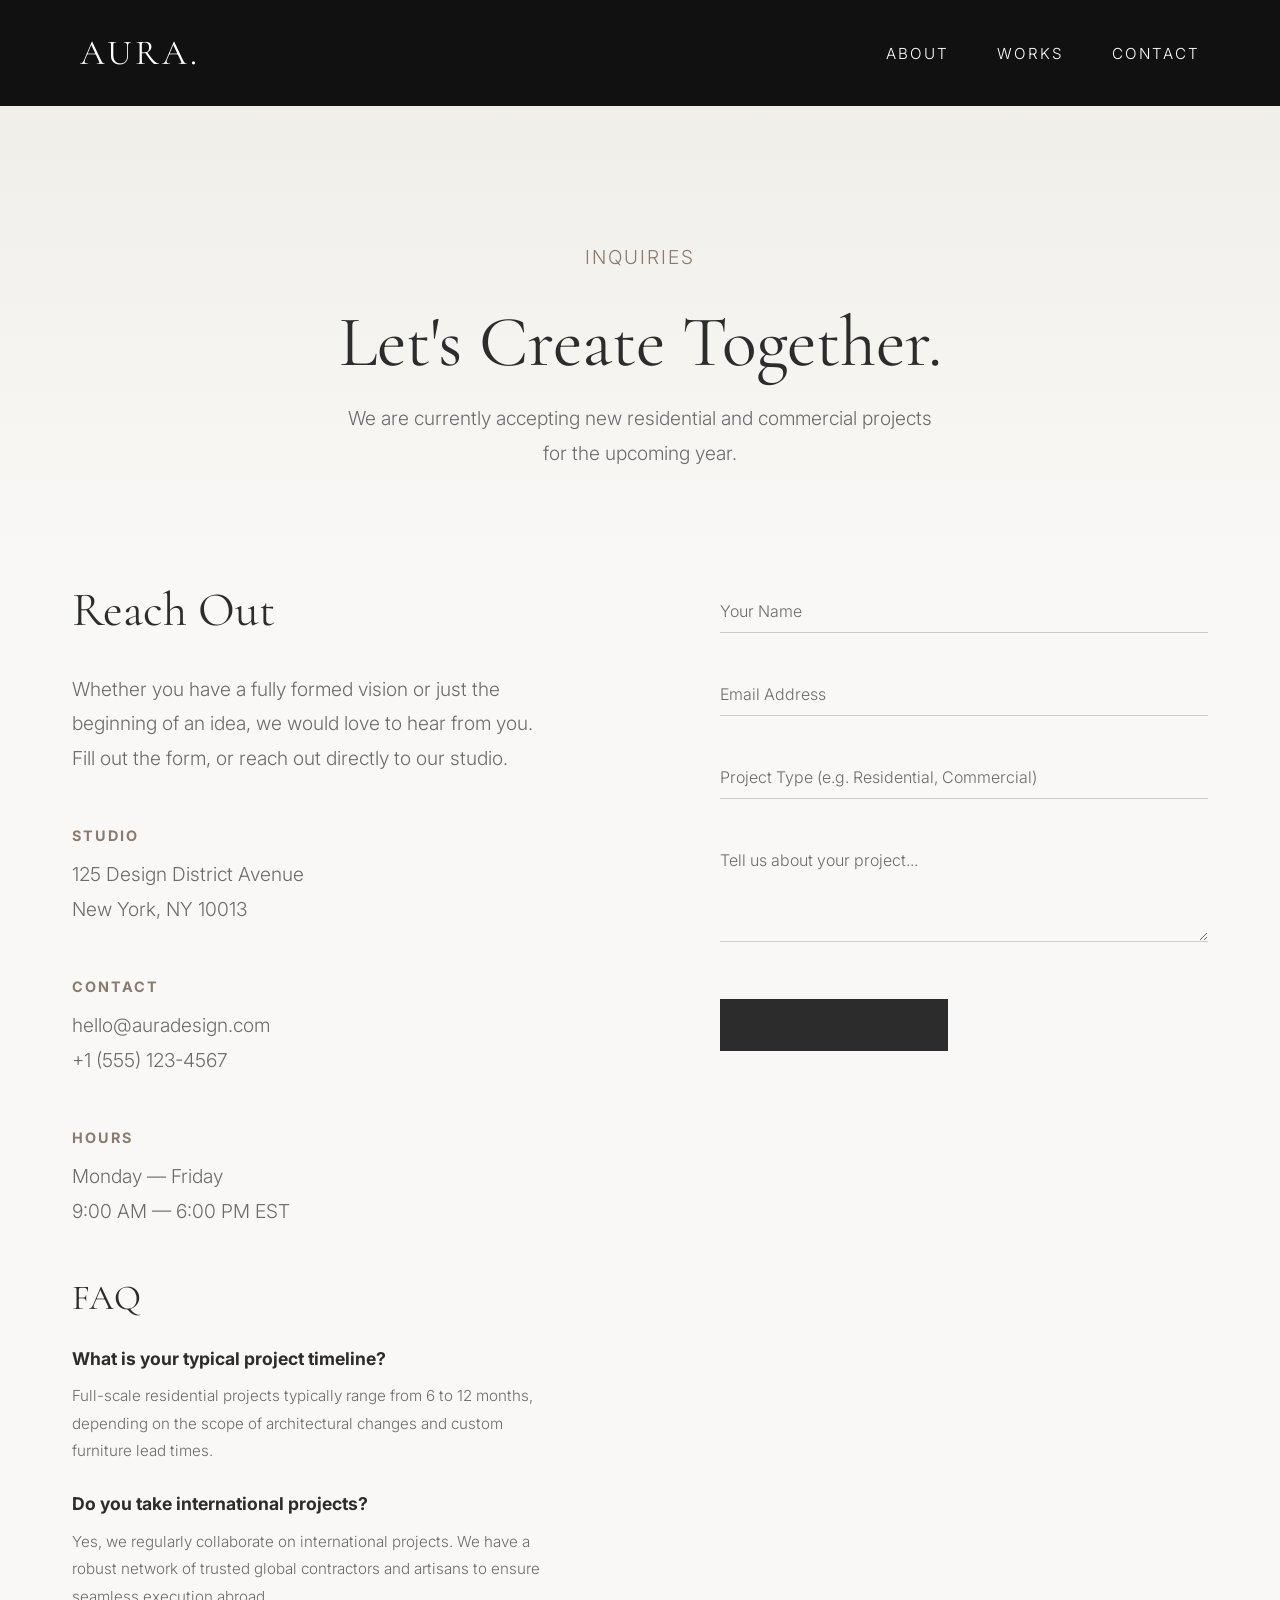
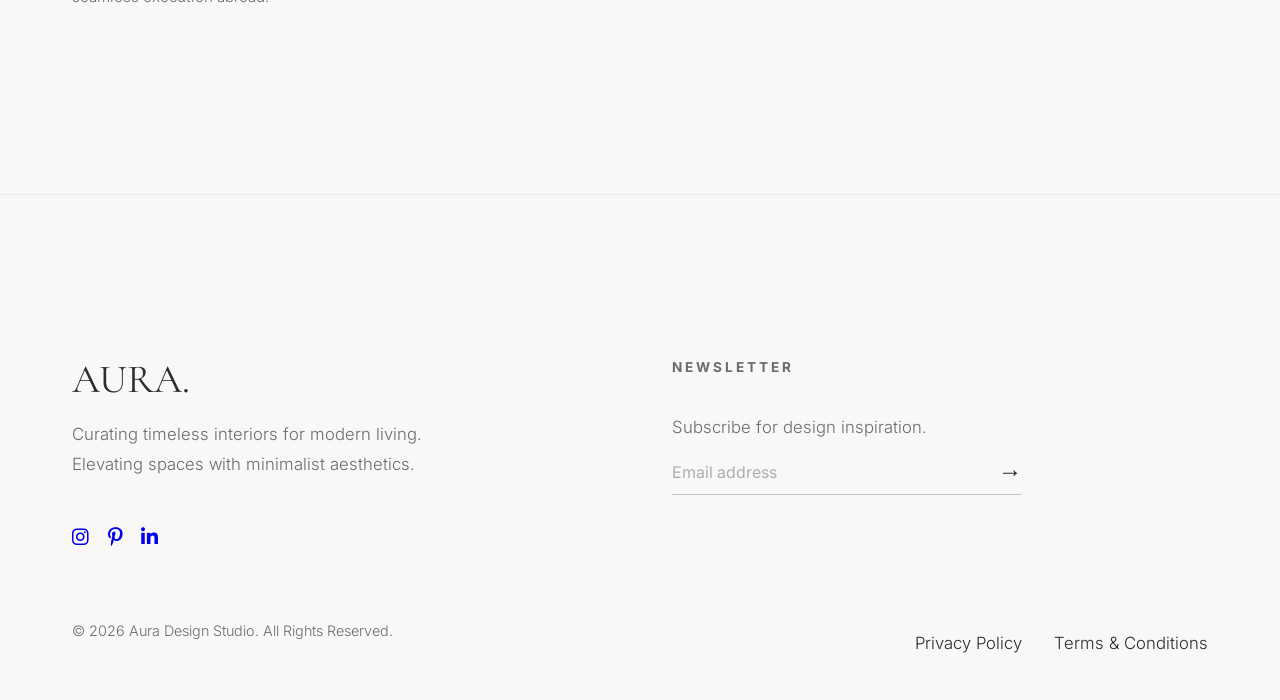
==== contact.html @ 4ef39092 "Initial commit" ====
<!DOCTYPE html>
<html lang="en">
<head>
    <meta charset="UTF-8">
    <meta name="viewport" content="width=device-width, initial-scale=1.0">
    <title>Aura | Contact</title>
    <link rel="preconnect" href="https://fonts.googleapis.com">
    <link rel="preconnect" href="https://fonts.gstatic.com" crossorigin>
    <link href="https://fonts.googleapis.com/css2?family=Cormorant+Garamond:ital,wght@0,300;0,400;0,600;1,400&family=Inter:wght@300;400;500&display=swap" rel="stylesheet">
    <link rel="stylesheet" href="https://cdnjs.cloudflare.com/ajax/libs/font-awesome/6.4.0/css/all.min.css">
    <link rel="stylesheet" href="slider-style-v2.css">
</head>
<body>
    <nav class="navbar solid">
        <a href="index.html" class="logo" style="text-decoration: none; color: inherit;">AURA.</a>
        <ul class="nav-links">
            <li><a href="about.html">About</a></li>
            <li><a href="portfolio.html">Works</a></li>
            <li><a href="contact.html">Contact</a></li>
        </ul>
    </nav>

    <div class="page-header">
        <div class="container fade-in-up visible">
            <p class="subtitle">Inquiries</p>
            <h1>Let's Create Together.</h1>
            <p style="max-width: 600px; margin: 0 auto; color: var(--text-muted); font-size: 1.2rem;">We are currently accepting new residential and commercial projects for the upcoming year.</p>
        </div>
    </div>

    <section class="section-padding" style="padding-top: var(--spacing-md);">
        <div class="container scroll-reveal">
            <div class="contact-grid">
                <div class="contact-info">
                    <h2>Reach Out</h2>
                    <p>Whether you have a fully formed vision or just the beginning of an idea, we would love to hear from you. Fill out the form, or reach out directly to our studio.</p>
                    
                    <div class="contact-details">
                        <h4>Studio</h4>
                        <p>125 Design District Avenue<br>New York, NY 10013</p>
                    </div>
                    
                    <div class="contact-details">
                        <h4>Contact</h4>
                        <p>hello@auradesign.com<br>+1 (555) 123-4567</p>
                    </div>
                    
                    <div class="contact-details">
                        <h4>Hours</h4>
                        <p>Monday — Friday<br>9:00 AM — 6:00 PM EST</p>
                    </div>

                    <div style="margin-top: 3rem;">
                        <h3 style="font-family: var(--font-heading); font-size: 2.2rem; margin-bottom: 1.5rem;">FAQ</h3>
                        <div style="margin-bottom: 1.5rem;">
                            <h4 style="font-size: 1.1rem; margin-bottom: 0.5rem;">What is your typical project timeline?</h4>
                            <p style="color: var(--text-muted); font-size: 0.95rem;">Full-scale residential projects typically range from 6 to 12 months, depending on the scope of architectural changes and custom furniture lead times.</p>
                        </div>
                        <div style="margin-bottom: 1.5rem;">
                            <h4 style="font-size: 1.1rem; margin-bottom: 0.5rem;">Do you take international projects?</h4>
                            <p style="color: var(--text-muted); font-size: 0.95rem;">Yes, we regularly collaborate on international projects. We have a robust network of trusted global contractors and artisans to ensure seamless execution abroad.</p>
                        </div>
                    </div>
                </div>

                <div class="contact-form-wrapper">
                    <form class="contact-form" onsubmit="event.preventDefault(); alert('Thanks for reaching out! We will get back to you soon.');">
                        <div class="form-group">
                            <input type="text" id="name" required>
                            <label for="name">Your Name</label>
                        </div>
                        <div class="form-group">
                            <input type="email" id="email" required>
                            <label for="email">Email Address</label>
                        </div>
                        <div class="form-group">
                            <input type="text" id="project" required>
                            <label for="project">Project Type (e.g. Residential, Commercial)</label>
                        </div>
                        <div class="form-group" style="margin-bottom: 3rem;">
                            <textarea id="message" rows="4" required></textarea>
                            <label for="message">Tell us about your project...</label>
                        </div>
                        <button type="submit" class="btn btn-dark">Send Inquiry</button>
                    </form>
                </div>
            </div>
        </div>
    </section>

    <footer class="footer">
        <div class="container">
            <div class="footer-grid">
                <div class="footer-column large">
                    <h2 style="font-family: var(--font-heading); font-size: 2.5rem; margin-bottom: 1rem;">AURA.</h2>
                    <p style="font-size: 1.05rem; margin-bottom: 2.5rem; max-width: 350px; color: var(--text-muted);">Curating timeless interiors for modern living. Elevating spaces with minimalist aesthetics.</p>
                    
                    <div class="social-icons" style="display: flex; gap: 1.2rem; flex-direction: row; font-size: 1.2rem;">
                        <a href="#"><i class="fab fa-instagram"></i></a>
                        <a href="#"><i class="fab fa-pinterest-p"></i></a>
                        <a href="#"><i class="fab fa-linkedin-in"></i></a>
                    </div>
                </div>
                
                <div class="footer-column large">
                    <h4>Newsletter</h4>
                    <p style="font-size: 1.05rem; margin-bottom: 1rem; color: var(--text-muted);">Subscribe for design inspiration.</p>
                    <form class="newsletter-form" onsubmit="event.preventDefault(); alert('Subscribed!');" style="max-width: 350px;">
                        <input type="email" placeholder="Email address" required>
                        <button type="submit">&#8594;</button>
                    </form>
                </div>
            </div>
            
            <div class="footer-bottom">
                <p>&copy; 2026 Aura Design Studio. All Rights Reserved.</p>
                <div class="legal-links">
                    <a href="#">Privacy Policy</a>
                    <a href="#">Terms & Conditions</a>
                </div>
            </div>
        </div>
    </footer>

    <script src="slider-main.js"></script>
</body>
</html>
---- slider-style-v2.css ----
:root {
    --bg-color: #F9F8F6;
    --bg-secondary: #EFECE6;
    --text-main: #2C2C2C;
    --text-muted: #6B6B6B;
    --accent: #8A7B6E;
    
    --font-heading: 'Cormorant Garamond', serif;
    --font-body: 'Inter', sans-serif;
    
    --spacing-sm: 1rem;
    --spacing-md: 2rem;
    --spacing-lg: 5rem;
    --spacing-xl: 10rem;
    
    --transition-smooth: all 0.5s cubic-bezier(0.25, 1, 0.5, 1);
}

* {
    margin: 0;
    padding: 0;
    box-sizing: border-box;
}

body {
    background-color: var(--bg-color);
    color: var(--text-main);
    font-family: var(--font-body);
    font-weight: 300;
    line-height: 1.8;
    overflow-x: hidden;
}

h1, h2, h3, .logo {
    font-family: var(--font-heading);
    font-weight: 400;
    line-height: 1.2;
}

p {
    margin-bottom: 1.5rem;
}

.container {
    max-width: 1200px;
    margin: 0 auto;
    padding: 0 var(--spacing-md);
}

.section-padding {
    padding: var(--spacing-xl) 0;
}

.section-title {
    font-size: 3.5rem;
    margin-bottom: var(--spacing-lg);
    font-style: italic;
    color: var(--accent);
}

/* Navbar */
.navbar {
    display: flex;
    justify-content: space-between;
    align-items: center;
    padding: var(--spacing-md) var(--spacing-lg);
    position: fixed;
    width: 100%;
    top: 0;
    z-index: 100;
    transition: var(--transition-smooth);
    background: transparent;
    color: #fff;
    mix-blend-mode: difference;
}

.navbar.solid {
    background-color: #111;
    mix-blend-mode: normal;
}

.logo {
    font-size: 2.2rem;
    letter-spacing: 3px;
    text-transform: uppercase;
    transition: transform 0.3s ease;
}

.logo:hover {
    transform: scale(1.05);
}

.nav-links {
    display: flex;
    list-style: none;
    gap: 3rem;
}

.nav-links a {
    color: inherit;
    text-decoration: none;
    font-size: 0.95rem;
    text-transform: uppercase;
    letter-spacing: 2px;
    position: relative;
}

.nav-links a::after {
    content: '';
    position: absolute;
    width: 0;
    height: 1px;
    bottom: -5px;
    left: 0;
    background-color: currentColor;
    transition: width 0.3s ease;
}

.nav-links a:hover::after {
    width: 100%;
}

/* Hero Section */
.hero {
    height: 100vh;
    position: relative;
    overflow: hidden;
    background-color: #111;
}

.slider-container {
    width: 100%;
    height: 100%;
    position: relative;
}

.slide {
    position: absolute;
    top: 0;
    left: 0;
    width: 100%;
    height: 100%;
    opacity: 0;
    transition: opacity 1.2s cubic-bezier(0.4, 0, 0.2, 1);
}

.slide.active {
    opacity: 1;
    z-index: 1;
}

.slide img {
    width: 100%;
    height: 100%;
    object-fit: cover;
    filter: brightness(0.5) contrast(1.1);
    transform: scale(1.05);
    transition: transform 6s linear;
}

.slide.active img {
    transform: scale(1);
}

.slide-content {
    position: absolute;
    top: 50%;
    left: 50%;
    transform: translate(-50%, -50%);
    text-align: center;
    color: #fff;
    width: 90%;
    max-width: 900px;
}

.slide-content h1 {
    font-size: 6rem;
    margin-bottom: var(--spacing-sm);
    transform: translateY(30px);
    opacity: 0;
    transition: all 1s cubic-bezier(0.4, 0, 0.2, 1) 0.5s;
    text-shadow: 0 4px 20px rgba(0,0,0,0.3);
}

.slide-content p {
    font-size: 1.4rem;
    text-transform: uppercase;
    letter-spacing: 3px;
    margin-bottom: var(--spacing-md);
    transform: translateY(30px);
    opacity: 0;
    transition: all 1s cubic-bezier(0.4, 0, 0.2, 1) 0.7s;
    color: rgba(255, 255, 255, 0.9);
}

.btn {
    display: inline-block;
    padding: 16px 45px;
    border: 1px solid rgba(255, 255, 255, 0.7);
    color: #fff;
    text-decoration: none;
    text-transform: uppercase;
    letter-spacing: 2px;
    font-size: 0.9rem;
    transition: var(--transition-smooth);
    background: rgba(255, 255, 255, 0.05);
    backdrop-filter: blur(4px);
}

.btn:hover {
    background-color: #fff;
    color: var(--text-main);
    border-color: #fff;
}

.slide-content .btn {
    transform: translateY(30px);
    opacity: 0;
    transition: all 1s cubic-bezier(0.4, 0, 0.2, 1) 0.9s;
}

.slide.active .slide-content h1,
.slide.active .slide-content p,
.slide.active .slide-content .btn {
    transform: translateY(0);
    opacity: 1;
}

.slider-controls {
    position: absolute;
    top: 50%;
    width: 100%;
    display: flex;
    justify-content: space-between;
    padding: 0 var(--spacing-md);
    transform: translateY(-50%);
    z-index: 2;
    pointer-events: none;
}

.slider-controls button {
    pointer-events: auto;
    background: rgba(0,0,0,0.2);
    border: 1px solid rgba(255,255,255,0.2);
    border-radius: 50%;
    width: 60px;
    height: 60px;
    display: flex;
    align-items: center;
    justify-content: center;
    color: #fff;
    font-size: 1.5rem;
    cursor: pointer;
    transition: var(--transition-smooth);
    backdrop-filter: blur(4px);
}

.slider-controls button:hover {
    background: rgba(255,255,255,0.1);
    border-color: #fff;
    transform: scale(1.1);
}

/* Page Headers */
.page-header {
    padding: calc(var(--spacing-xl) * 1.5) 0 var(--spacing-lg) 0;
    background: linear-gradient(to bottom, var(--bg-secondary), var(--bg-color));
    text-align: center;
}

.page-header h1 {
    font-size: 4.5rem;
    color: var(--text-main);
    margin-bottom: 1rem;
}

.page-header .subtitle {
    font-size: 1.2rem;
    color: var(--accent);
    letter-spacing: 2px;
    text-transform: uppercase;
}

/* About Section */
.about-grid {
    display: grid;
    grid-template-columns: 1fr 1fr;
    gap: var(--spacing-lg);
    align-items: center;
}

.about-text h2 {
    font-size: 2.5rem;
    margin-bottom: 2rem;
    color: var(--accent);
}

.about-text p {
    font-size: 1.15rem;
    color: var(--text-muted);
}

.about-image {
    position: relative;
    padding: 2rem;
    overflow: hidden; /* Prevent scaling from breaking layout */
}

.about-image::before {
    content: '';
    position: absolute;
    top: 0;
    right: 0;
    width: 80%;
    height: 80%;
    border: 1px solid var(--accent);
    z-index: -1;
}

.about-image img {
    width: 100%;
    height: auto;
    border-radius: 2px;
    box-shadow: 0 20px 40px rgba(0,0,0,0.1);
    transition: transform 0.8s cubic-bezier(0.25, 1, 0.5, 1);
}

.about-image:hover img {
    transform: scale(1.05);
}

/* Portfolio Section */
.portfolio-grid {
    display: grid;
    grid-template-columns: repeat(12, 1fr);
    gap: var(--spacing-lg);
}

.portfolio-item {
    position: relative;
    overflow: hidden;
    group: hover;
    cursor: pointer;
}

.portfolio-item:nth-child(1) { grid-column: 1 / 8; }
.portfolio-item:nth-child(2) { grid-column: 8 / 13; margin-top: var(--spacing-xl); }
.portfolio-item:nth-child(3) { grid-column: 1 / 6; }
.portfolio-item:nth-child(4) { grid-column: 6 / 13; margin-top: calc(var(--spacing-lg) * -1); }
.portfolio-item:nth-child(5) { grid-column: 2 / 9; margin-top: var(--spacing-xl); }
.portfolio-item:nth-child(6) { grid-column: 7 / 13; margin-top: calc(var(--spacing-lg) * -0.5); }

.portfolio-img-wrapper {
    overflow: hidden;
    position: relative;
}

.portfolio-item img {
    width: 100%;
    height: 100%;
    object-fit: cover;
    transition: transform 0.8s cubic-bezier(0.25, 1, 0.5, 1);
}

.portfolio-item:hover img {
    transform: scale(1.05);
}

.portfolio-info {
    padding-top: 1.5rem;
}

.portfolio-info h3 {
    font-size: 2rem;
    margin-bottom: 0.5rem;
}

.portfolio-info p {
    color: var(--text-muted);
    font-size: 0.95rem;
    letter-spacing: 1px;
    text-transform: uppercase;
}

/* Contact Section */
.contact-grid {
    display: grid;
    grid-template-columns: 1fr 1fr;
    gap: var(--spacing-xl);
}

.contact-info h2 {
    font-size: 3rem;
    margin-bottom: 2rem;
}

.contact-info p {
    font-size: 1.2rem;
    color: var(--text-muted);
}

.contact-details {
    margin-top: 3rem;
}

.contact-details h4 {
    font-family: var(--font-body);
    font-size: 0.9rem;
    text-transform: uppercase;
    letter-spacing: 2px;
    color: var(--accent);
    margin-bottom: 0.5rem;
}

.contact-form .form-group {
    margin-bottom: 2rem;
    position: relative;
}

.contact-form input,
.contact-form textarea {
    width: 100%;
    padding: 15px 0;
    background: transparent;
    border: none;
    border-bottom: 1px solid #ccc;
    font-family: var(--font-body);
    font-size: 1rem;
    color: var(--text-main);
    transition: var(--transition-smooth);
}

.contact-form input:focus,
.contact-form textarea:focus {
    outline: none;
    border-bottom-color: var(--text-main);
}

.contact-form label {
    position: absolute;
    left: 0;
    top: 15px;
    color: var(--text-muted);
    transition: var(--transition-smooth);
    pointer-events: none;
}

.contact-form input:focus ~ label,
.contact-form input:valid ~ label,
.contact-form textarea:focus ~ label,
.contact-form textarea:valid ~ label {
    top: -20px;
    font-size: 0.8rem;
    color: var(--accent);
}

.btn-dark {
    background-color: var(--text-main);
    color: #fff;
    border: none;
    cursor: pointer;
    padding: 18px 50px;
}
.btn-dark:hover {
    background-color: var(--accent);
    color: #fff;
}

/* Footer Styles Redesigned */
.footer {
    background-color: var(--bg-color);
    color: var(--text-main);
    padding: var(--spacing-xl) 0 0 0;
    border-top: 1px solid rgba(0,0,0,0.05);
    overflow: hidden;
}

.footer-grid {
    display: grid;
    grid-template-columns: 1fr 1fr;
    gap: 4rem;
    margin-bottom: 4rem;
}

@media (max-width: 768px) {
    .footer-grid {
        grid-template-columns: 1fr;
    }
}

.footer-column {
    /* Removed flex properties since we use grid now */
}

.footer-column.large {
    /* Removed flex properties */
}

.footer h4 {
    font-size: 0.85rem;
    text-transform: uppercase;
    letter-spacing: 3px;
    margin-bottom: 2rem;
    color: var(--text-muted);
    font-family: var(--font-body);
}

.footer-links ul {
    list-style: none;
    padding: 0;
    margin: 0;
}

.footer-links li {
    margin-bottom: 1rem;
}

.footer-links a, .footer-social a, .legal-links a {
    color: var(--text-main);
    text-decoration: none;
    transition: color 0.3s ease;
    font-size: 1.05rem;
}

.footer-links a:hover, .footer-social a:hover, .legal-links a:hover {
    color: var(--accent);
}

.footer-social .social-icons {
    display: flex;
    flex-direction: column;
    gap: 1rem;
}

.newsletter-form {
    display: flex;
    border-bottom: 1px solid rgba(0,0,0,0.2);
    padding-bottom: 0.5rem;
}

.newsletter-form input {
    background: transparent;
    border: none;
    color: var(--text-main);
    font-family: var(--font-body);
    font-size: 1rem;
    flex-grow: 1;
    outline: none;
}

.newsletter-form input::placeholder {
    color: rgba(0,0,0,0.3);
}

.newsletter-form button {
    background: transparent;
    border: none;
    color: var(--text-main);
    cursor: pointer;
    font-size: 1.5rem;
    padding-left: 10px;
    transition: transform 0.3s ease;
}

.newsletter-form button:hover {
    transform: translateX(5px);
    color: var(--accent);
}

.footer-bottom {
    display: flex;
    justify-content: space-between;
    align-items: center;
    color: var(--text-muted);
    font-size: 0.9rem;
    padding-bottom: 2rem;
}

.legal-links {
    display: flex;
    gap: 2rem;
}

.footer-huge-text {
    font-size: 15vw;
    line-height: 0.75;
    text-align: center;
    font-family: var(--font-heading);
    color: rgba(0,0,0,0.03);
    pointer-events: none;
    margin-top: -3rem;
    letter-spacing: -2px;
}

/* Utility Animations */
.fade-in-up {
    opacity: 0;
    transform: translateY(30px);
    transition: opacity 1s ease-out, transform 1s ease-out;
}

.fade-in-up.visible {
    opacity: 1;
    transform: translateY(0);
}

.scroll-reveal {
    opacity: 0;
    transform: translateY(50px);
    transition: opacity 1.2s cubic-bezier(0.25, 1, 0.5, 1), transform 1.2s cubic-bezier(0.25, 1, 0.5, 1);
}

.scroll-reveal.is-revealed {
    opacity: 1;
    transform: translateY(0);
}

/* Stacking Pages Animation */
.stack-container {
    position: relative;
}

.stack-section {
    position: sticky;
    top: 0;
    height: 100vh;
    width: 100%;
    overflow: hidden;
    box-shadow: 0 -15px 40px rgba(0,0,0,0.15);
    z-index: 1;
}

.stack-section:first-child {
    box-shadow: none;
}
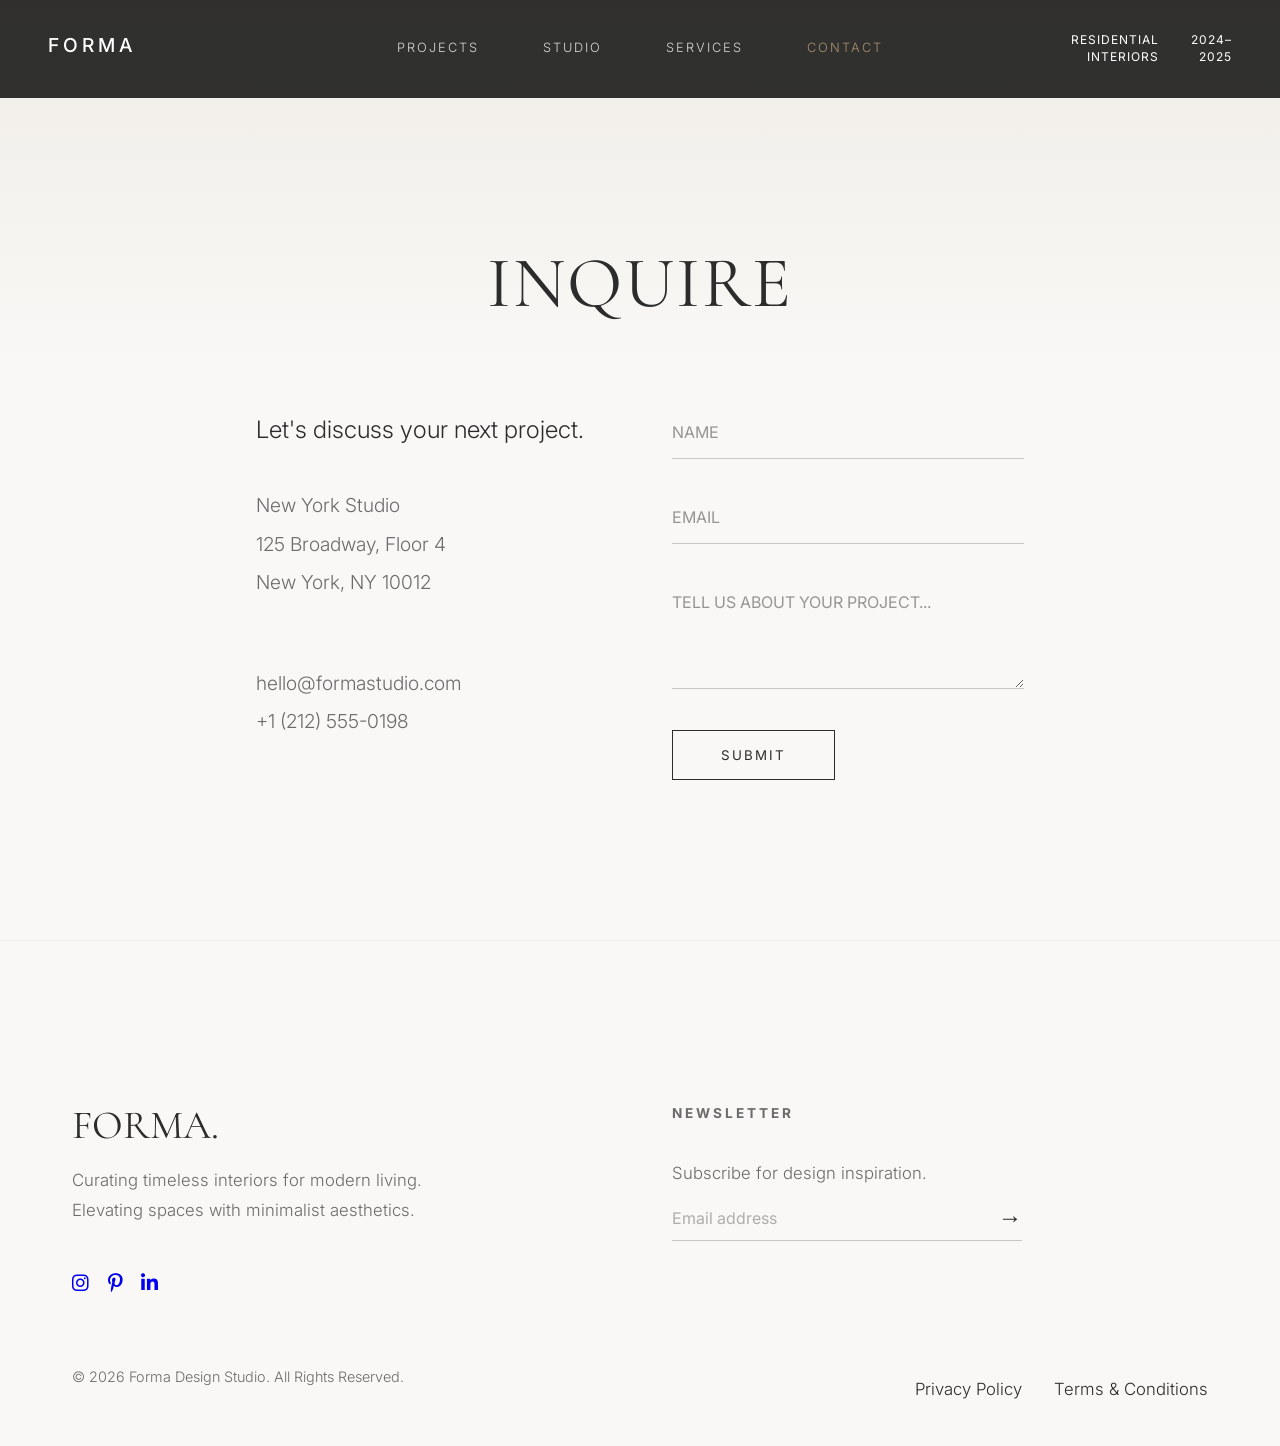
==== commit 6f19f1ad: "Redesign homepage with 3D book animation, add interactive project tour, and fix contact page styling" ====
--- a/contact.html
+++ b/contact.html
@@ -4,95 +4,64 @@
     <meta charset="UTF-8">
     <meta name="viewport" content="width=device-width, initial-scale=1.0">
     <title>Aura | Contact</title>
-    <link rel="preconnect" href="https://fonts.googleapis.com">
-    <link rel="preconnect" href="https://fonts.gstatic.com" crossorigin>
     <link href="https://fonts.googleapis.com/css2?family=Cormorant+Garamond:ital,wght@0,300;0,400;0,600;1,400&family=Inter:wght@300;400;500&display=swap" rel="stylesheet">
     <link rel="stylesheet" href="https://cdnjs.cloudflare.com/ajax/libs/font-awesome/6.4.0/css/all.min.css">
     <link rel="stylesheet" href="slider-style-v2.css">
+    <style>
+        body { background-color: var(--bg-color); color: var(--text-main); }
+        .page-header { padding: 15rem 5% 2rem 5%; text-align: center; }
+        .page-title { font-family: var(--font-heading); font-size: 5rem; letter-spacing: 2px; }
+        .contact-container { padding: 2rem 20% 10rem 20%; display: grid; grid-template-columns: 1fr 1fr; gap: 4rem; }
+        .contact-info { font-family: var(--font-body); font-size: 1.2rem; line-height: 2; color: var(--text-muted); }
+        .contact-form input, .contact-form textarea { width: 100%; background: transparent; border: none; border-bottom: 1px solid rgba(0,0,0,0.2); color: var(--text-main); padding: 1rem 0; margin-bottom: 2rem; font-family: var(--font-body); font-size: 1rem; }
+        .contact-form input::placeholder, .contact-form textarea::placeholder { color: rgba(0,0,0,0.4); }
+        .contact-form input:focus, .contact-form textarea:focus { outline: none; border-bottom: 1px solid var(--accent); }
+        .btn-submit { background: transparent; color: var(--text-main); border: 1px solid var(--text-main); padding: 1rem 3rem; font-family: var(--font-body); text-transform: uppercase; letter-spacing: 2px; cursor: pointer; transition: all 0.3s; }
+        .btn-submit:hover { background: var(--text-main); color: var(--bg-color); }
+    </style>
 </head>
 <body>
-    <nav class="navbar solid">
-        <a href="index.html" class="logo" style="text-decoration: none; color: inherit;">AURA.</a>
-        <ul class="nav-links">
-            <li><a href="about.html">About</a></li>
-            <li><a href="portfolio.html">Works</a></li>
-            <li><a href="contact.html">Contact</a></li>
+    <nav class="navbar forma-nav" style="background: rgba(0,0,0,0.8);">
+        <div class="nav-left">
+            <a href="index.html" class="logo">FORMA</a>
+        </div>
+        <ul class="nav-center">
+            <li><a href="projects.html">PROJECTS</a></li>
+            <li><a href="studio.html">STUDIO</a></li>
+            <li><a href="services.html">SERVICES</a></li>
+            <li><a href="contact.html" style="color: #c9a77c;">CONTACT</a></li>
         </ul>
+        <div class="nav-right">
+            <div class="nav-info">RESIDENTIAL<br>INTERIORS</div>
+            <div class="nav-info" style="margin-left: 2rem;">2024&ndash;<br>2025</div>
+        </div>
     </nav>
 
-    <div class="page-header">
-        <div class="container fade-in-up visible">
-            <p class="subtitle">Inquiries</p>
-            <h1>Let's Create Together.</h1>
-            <p style="max-width: 600px; margin: 0 auto; color: var(--text-muted); font-size: 1.2rem;">We are currently accepting new residential and commercial projects for the upcoming year.</p>
-        </div>
-    </div>
+    <main>
+        <section class="page-header">
+            <h1 class="page-title">INQUIRE</h1>
+        </section>
+        <section class="contact-container">
+            <div class="contact-info">
+                <p style="color: var(--text-main); font-size: 1.5rem; margin-bottom: 2rem;">Let's discuss your next project.</p>
+                <p>New York Studio<br>125 Broadway, Floor 4<br>New York, NY 10012</p>
+                <br>
+                <p>hello@formastudio.com<br>+1 (212) 555-0198</p>
+            </div>
+            <div class="contact-form">
+                <input type="text" placeholder="NAME">
+                <input type="email" placeholder="EMAIL">
+                <textarea rows="4" placeholder="TELL US ABOUT YOUR PROJECT..."></textarea>
+                <button class="btn-submit">SUBMIT</button>
+            </div>
+        </section>
+    </main>
 
-    <section class="section-padding" style="padding-top: var(--spacing-md);">
-        <div class="container scroll-reveal">
-            <div class="contact-grid">
-                <div class="contact-info">
-                    <h2>Reach Out</h2>
-                    <p>Whether you have a fully formed vision or just the beginning of an idea, we would love to hear from you. Fill out the form, or reach out directly to our studio.</p>
-                    
-                    <div class="contact-details">
-                        <h4>Studio</h4>
-                        <p>125 Design District Avenue<br>New York, NY 10013</p>
-                    </div>
-                    
-                    <div class="contact-details">
-                        <h4>Contact</h4>
-                        <p>hello@auradesign.com<br>+1 (555) 123-4567</p>
-                    </div>
-                    
-                    <div class="contact-details">
-                        <h4>Hours</h4>
-                        <p>Monday — Friday<br>9:00 AM — 6:00 PM EST</p>
-                    </div>
-
-                    <div style="margin-top: 3rem;">
-                        <h3 style="font-family: var(--font-heading); font-size: 2.2rem; margin-bottom: 1.5rem;">FAQ</h3>
-                        <div style="margin-bottom: 1.5rem;">
-                            <h4 style="font-size: 1.1rem; margin-bottom: 0.5rem;">What is your typical project timeline?</h4>
-                            <p style="color: var(--text-muted); font-size: 0.95rem;">Full-scale residential projects typically range from 6 to 12 months, depending on the scope of architectural changes and custom furniture lead times.</p>
-                        </div>
-                        <div style="margin-bottom: 1.5rem;">
-                            <h4 style="font-size: 1.1rem; margin-bottom: 0.5rem;">Do you take international projects?</h4>
-                            <p style="color: var(--text-muted); font-size: 0.95rem;">Yes, we regularly collaborate on international projects. We have a robust network of trusted global contractors and artisans to ensure seamless execution abroad.</p>
-                        </div>
-                    </div>
-                </div>
-
-                <div class="contact-form-wrapper">
-                    <form class="contact-form" onsubmit="event.preventDefault(); alert('Thanks for reaching out! We will get back to you soon.');">
-                        <div class="form-group">
-                            <input type="text" id="name" required>
-                            <label for="name">Your Name</label>
-                        </div>
-                        <div class="form-group">
-                            <input type="email" id="email" required>
-                            <label for="email">Email Address</label>
-                        </div>
-                        <div class="form-group">
-                            <input type="text" id="project" required>
-                            <label for="project">Project Type (e.g. Residential, Commercial)</label>
-                        </div>
-                        <div class="form-group" style="margin-bottom: 3rem;">
-                            <textarea id="message" rows="4" required></textarea>
-                            <label for="message">Tell us about your project...</label>
-                        </div>
-                        <button type="submit" class="btn btn-dark">Send Inquiry</button>
-                    </form>
-                </div>
-            </div>
-        </div>
-    </section>
-
-    <footer class="footer">
+    <footer class="footer" style="position: relative; z-index: 10; background-color: var(--bg-color);">
         <div class="container">
             <div class="footer-grid">
                 <div class="footer-column large">
-                    <h2 style="font-family: var(--font-heading); font-size: 2.5rem; margin-bottom: 1rem;">AURA.</h2>
+                    <h2 style="font-family: var(--font-heading); font-size: 2.5rem; margin-bottom: 1rem;">FORMA.</h2>
                     <p style="font-size: 1.05rem; margin-bottom: 2.5rem; max-width: 350px; color: var(--text-muted);">Curating timeless interiors for modern living. Elevating spaces with minimalist aesthetics.</p>
                     
                     <div class="social-icons" style="display: flex; gap: 1.2rem; flex-direction: row; font-size: 1.2rem;">
@@ -113,7 +82,7 @@
             </div>
             
             <div class="footer-bottom">
-                <p>&copy; 2026 Aura Design Studio. All Rights Reserved.</p>
+                <p>&copy; 2026 Forma Design Studio. All Rights Reserved.</p>
                 <div class="legal-links">
                     <a href="#">Privacy Policy</a>
                     <a href="#">Terms & Conditions</a>
@@ -121,7 +90,5 @@
             </div>
         </div>
     </footer>
-
-    <script src="slider-main.js"></script>
 </body>
 </html>
--- a/slider-style-v2.css
+++ b/slider-style-v2.css
@@ -31,9 +31,15 @@
     overflow-x: hidden;
 }
 
-h1, h2, h3, .logo {
+h1, h2, h3 {
     font-family: var(--font-heading);
     font-weight: 400;
+    line-height: 1.2;
+}
+
+.logo {
+    font-family: var(--font-body);
+    font-weight: 500;
     line-height: 1.2;
 }
 
@@ -58,12 +64,12 @@
     color: var(--accent);
 }
 
-/* Navbar */
-.navbar {
+/* Navbar FORMA style */
+.forma-nav {
     display: flex;
     justify-content: space-between;
-    align-items: center;
-    padding: var(--spacing-md) var(--spacing-lg);
+    align-items: flex-start;
+    padding: 2rem 3rem;
     position: fixed;
     width: 100%;
     top: 0;
@@ -71,53 +77,52 @@
     transition: var(--transition-smooth);
     background: transparent;
     color: #fff;
-    mix-blend-mode: difference;
-}
-
-.navbar.solid {
-    background-color: #111;
-    mix-blend-mode: normal;
-}
-
-.logo {
-    font-size: 2.2rem;
-    letter-spacing: 3px;
-    text-transform: uppercase;
-    transition: transform 0.3s ease;
-}
-
-.logo:hover {
-    transform: scale(1.05);
-}
-
-.nav-links {
+    font-family: var(--font-body);
+}
+
+.forma-nav .nav-left, .forma-nav .nav-right {
+    flex: 1;
+}
+
+.forma-nav .nav-right {
+    display: flex;
+    justify-content: flex-end;
+    text-align: right;
+    font-size: 0.75rem;
+    letter-spacing: 1px;
+    line-height: 1.4;
+    font-weight: 400;
+}
+
+.forma-nav .logo {
+    font-size: 1.2rem;
+    letter-spacing: 4px;
+    text-transform: uppercase;
+    text-decoration: none;
+    color: #fff;
+}
+
+.forma-nav .nav-center {
     display: flex;
     list-style: none;
-    gap: 3rem;
-}
-
-.nav-links a {
-    color: inherit;
+    gap: 4rem;
+    justify-content: center;
+    flex: 2;
+}
+
+.forma-nav .nav-center a {
+    color: #fff;
     text-decoration: none;
-    font-size: 0.95rem;
+    font-size: 0.8rem;
     text-transform: uppercase;
     letter-spacing: 2px;
     position: relative;
-}
-
-.nav-links a::after {
-    content: '';
-    position: absolute;
-    width: 0;
-    height: 1px;
-    bottom: -5px;
-    left: 0;
-    background-color: currentColor;
-    transition: width 0.3s ease;
-}
-
-.nav-links a:hover::after {
-    width: 100%;
+    opacity: 0.8;
+    transition: opacity 0.3s ease;
+}
+
+.forma-nav .nav-center a:hover {
+    opacity: 1;
 }
 
 /* Hero Section */
@@ -130,8 +135,10 @@
 
 .slider-container {
     width: 100%;
-    height: 100%;
-    position: relative;
+    height: 100vh;
+    position: relative;
+    overflow: hidden;
+    background: #000;
 }
 
 .slide {
@@ -139,91 +146,109 @@
     top: 0;
     left: 0;
     width: 100%;
-    height: 100%;
-    opacity: 0;
-    transition: opacity 1.2s cubic-bezier(0.4, 0, 0.2, 1);
-}
-
-.slide.active {
+    height: 100vh;
     opacity: 1;
-    z-index: 1;
+    transform: scale(1);
+    will-change: transform, opacity;
+    overflow: hidden;
+    display: flex;
+    align-items: center;
+    justify-content: center;
 }
 
 .slide img {
+    position: absolute;
+    top: 0;
+    left: 0;
     width: 100%;
     height: 100%;
     object-fit: cover;
-    filter: brightness(0.5) contrast(1.1);
-    transform: scale(1.05);
-    transition: transform 6s linear;
-}
-
-.slide.active img {
-    transform: scale(1);
-}
-
-.slide-content {
-    position: absolute;
-    top: 50%;
-    left: 50%;
-    transform: translate(-50%, -50%);
+    filter: brightness(0.6) contrast(1.1);
+    z-index: 1;
+}
+
+/* FORMA Slide Content */
+.forma-content {
+    position: relative;
+    z-index: 2;
     text-align: center;
     color: #fff;
     width: 90%;
-    max-width: 900px;
-}
-
-.slide-content h1 {
-    font-size: 6rem;
-    margin-bottom: var(--spacing-sm);
-    transform: translateY(30px);
-    opacity: 0;
-    transition: all 1s cubic-bezier(0.4, 0, 0.2, 1) 0.5s;
-    text-shadow: 0 4px 20px rgba(0,0,0,0.3);
-}
-
-.slide-content p {
-    font-size: 1.4rem;
-    text-transform: uppercase;
-    letter-spacing: 3px;
-    margin-bottom: var(--spacing-md);
-    transform: translateY(30px);
-    opacity: 0;
-    transition: all 1s cubic-bezier(0.4, 0, 0.2, 1) 0.7s;
-    color: rgba(255, 255, 255, 0.9);
-}
-
-.btn {
+    max-width: 850px;
+    padding: 2rem 1rem;
+    font-family: var(--font-body);
+}
+
+.forma-subtitle {
     display: inline-block;
-    padding: 16px 45px;
-    border: 1px solid rgba(255, 255, 255, 0.7);
+    font-size: 0.7rem;
+    letter-spacing: 4px;
+    text-transform: uppercase;
+    margin-bottom: 1.5rem;
+    opacity: 1;
+    transform: translateY(0);
+    font-family: var(--font-body);
+    font-weight: 500;
+    color: #d1bfae; /* Warm accent color */
+    border-bottom: 1px solid rgba(209, 191, 174, 0.4);
+    padding-bottom: 0.5rem;
+}
+
+.forma-title {
+    font-size: 3.5rem;
+    font-weight: 300;
+    font-style: italic;
+    letter-spacing: 2px;
+    line-height: 1.1;
+    margin-bottom: 1.5rem;
+    text-transform: uppercase;
+    opacity: 1;
+    transform: translateY(0);
+    font-family: var(--font-heading);
+    text-shadow: 0 4px 20px rgba(0,0,0,0.5);
+}
+
+.forma-desc {
+    font-size: 0.8rem;
+    line-height: 1.6;
+    letter-spacing: 1px;
+    text-transform: none;
+    opacity: 1;
+    transform: translateY(0);
+    font-family: var(--font-body);
+    font-weight: 300;
+    text-shadow: 0 2px 10px rgba(0,0,0,0.7);
+}
+
+.forma-btn {
+    display: inline-block;
+    margin-top: 2rem;
+    padding: 1rem 3rem;
+    background: rgba(255, 255, 255, 0.1); 
+    backdrop-filter: blur(15px); 
+    -webkit-backdrop-filter: blur(15px);
+    border: 1px solid rgba(255, 255, 255, 0.3); 
     color: #fff;
+    text-transform: uppercase;
+    font-size: 0.75rem;
+    letter-spacing: 2px;
     text-decoration: none;
-    text-transform: uppercase;
-    letter-spacing: 2px;
-    font-size: 0.9rem;
-    transition: var(--transition-smooth);
-    background: rgba(255, 255, 255, 0.05);
-    backdrop-filter: blur(4px);
-}
-
-.btn:hover {
-    background-color: #fff;
-    color: var(--text-main);
-    border-color: #fff;
-}
-
-.slide-content .btn {
-    transform: translateY(30px);
-    opacity: 0;
-    transition: all 1s cubic-bezier(0.4, 0, 0.2, 1) 0.9s;
-}
-
-.slide.active .slide-content h1,
-.slide.active .slide-content p,
-.slide.active .slide-content .btn {
-    transform: translateY(0);
+    transition: all 0.4s cubic-bezier(0.25, 1, 0.5, 1);
     opacity: 1;
+    /* Force Hardware Acceleration for Backdrop Filter */
+    transform: translate3d(0, 0, 0);
+    backface-visibility: hidden;
+    -webkit-backface-visibility: hidden;
+    border-radius: 50px; 
+    box-shadow: 0 8px 32px rgba(0, 0, 0, 0.2); 
+}
+
+.forma-btn:hover {
+    background: rgba(255, 255, 255, 0.25);
+    border-color: rgba(255, 255, 255, 0.6);
+    transform: translate3d(0, -3px, 0);
+    box-shadow: 0 12px 40px rgba(0, 0, 0, 0.3);
+    color: #fff; 
 }
 
 .slider-controls {
@@ -633,3 +658,62 @@
 .stack-section:first-child {
     box-shadow: none;
 }
+
+/* Mobile Optimization */
+@media (max-width: 768px) {
+    /* Typography Overrides */
+    .slide-content h1 { font-size: 3rem; }
+    .slide-content p { font-size: 1.1rem; }
+    .page-header h1 { font-size: 3rem; }
+    
+    /* Navbar Adjustment */
+    .navbar { padding: 1rem 5%; }
+    .nav-links { gap: 1rem; }
+    .nav-links a { font-size: 0.9rem; }
+    
+    /* Grid to Column Stacking */
+    .about-grid, 
+    .contact-grid, 
+    .footer-grid {
+        grid-template-columns: 1fr;
+        gap: 3rem;
+    }
+    
+    .about-text {
+        padding-left: 0 !important;
+        padding-right: 0 !important;
+    }
+    
+    /* Portfolio Mobile Stacking (disable masonry) */
+    .portfolio-grid {
+        display: flex;
+        flex-direction: column;
+        gap: 2rem;
+    }
+    
+    .portfolio-item,
+    .portfolio-item:nth-child(n) {
+        width: 100%;
+        margin-top: 0 !important;
+    }
+    
+    .portfolio-img-wrapper {
+        height: 400px !important;
+    }
+    
+    /* Stacking Page Text Adjustments */
+    .stack-section h2 { font-size: 2.8rem !important; }
+    .stack-section p { font-size: 1.1rem !important; }
+    .stack-section .container { padding: 0 5%; }
+    
+    /* Footer */
+    .footer-bottom {
+        flex-direction: column;
+        align-items: flex-start;
+        gap: 1rem;
+    }
+    
+    .contact-form-wrapper {
+        padding: 2rem;
+    }
+}
